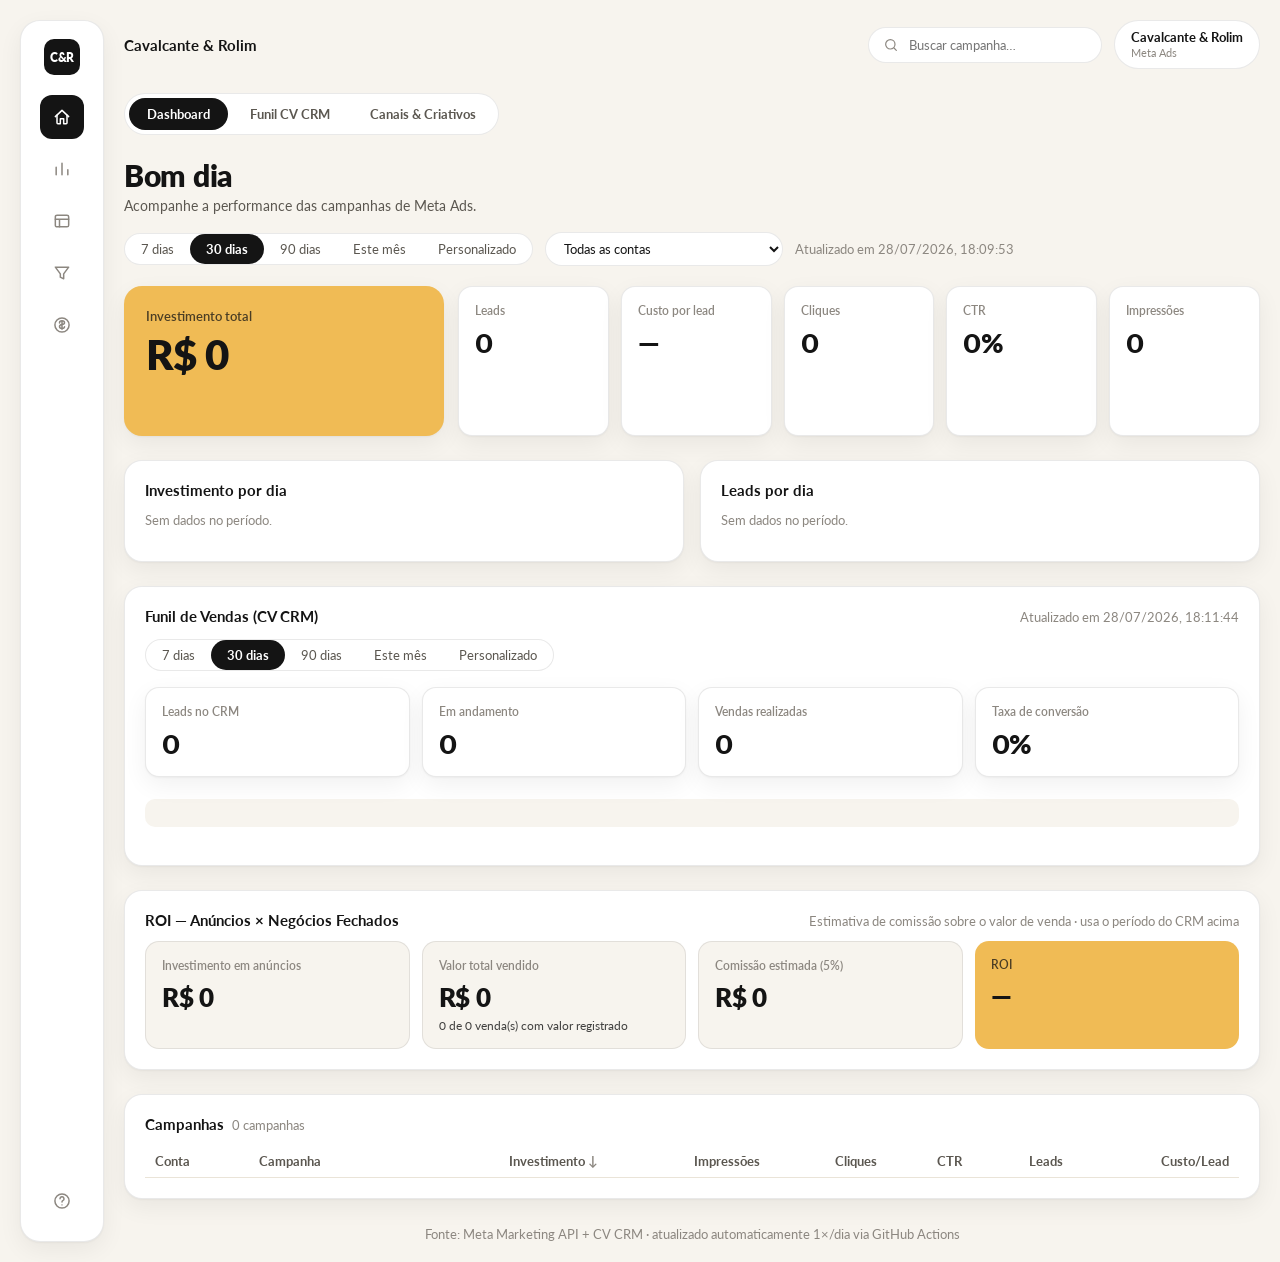
==== index.html @ 9aa4a55d "Initial dashboard: Meta Marketing API + CV CRM for Cavalcante & Rolim Static dashboard mirroring the" ====
<!doctype html>
<html lang="pt-BR">
<head>
<meta charset="utf-8" />
<meta name="viewport" content="width=device-width, initial-scale=1" />
<title>Cavalcante &amp; Rolim — Dashboard de Campanhas</title>
<link rel="preconnect" href="https://fonts.googleapis.com" />
<link rel="preconnect" href="https://fonts.gstatic.com" crossorigin />
<link href="https://fonts.googleapis.com/css2?family=Lato:wght@400;600;700;800&display=swap" rel="stylesheet" />
<link rel="stylesheet" href="style.css" />
</head>
<body>
<div class="viz-root" data-theme="">
<div class="app-shell">

  <aside class="sidebar">
    <div class="sidebar-logo-text" title="Cavalcante &amp; Rolim">C&amp;R</div>
    <nav class="sidebar-nav" aria-label="Seções">
      <button type="button" data-scroll="#overview" class="active" title="Visão geral">
        <svg viewBox="0 0 24 24" fill="none" stroke="currentColor" stroke-width="1.8"><path d="M4 11.5 12 4l8 7.5" stroke-linecap="round" stroke-linejoin="round"/><path d="M6 10v9a1 1 0 0 0 1 1h3v-6h4v6h3a1 1 0 0 0 1-1v-9" stroke-linecap="round" stroke-linejoin="round"/></svg>
      </button>
      <button type="button" data-scroll="#charts" title="Gráficos">
        <svg viewBox="0 0 24 24" fill="none" stroke="currentColor" stroke-width="1.8"><path d="M5 19V10M12 19V5M19 19v-6" stroke-linecap="round" stroke-linejoin="round"/></svg>
      </button>
      <button type="button" data-scroll="#table" title="Campanhas">
        <svg viewBox="0 0 24 24" fill="none" stroke="currentColor" stroke-width="1.8"><rect x="4" y="5" width="16" height="14" rx="2"/><path d="M4 10h16M9 10v9" stroke-linecap="round"/></svg>
      </button>
      <button type="button" data-scroll="#funnel" title="Funil de vendas">
        <svg viewBox="0 0 24 24" fill="none" stroke="currentColor" stroke-width="1.8"><path d="M4 5h16l-6 8v6l-4-2v-4L4 5Z" stroke-linecap="round" stroke-linejoin="round"/></svg>
      </button>
      <button type="button" data-scroll="#roi" title="ROI">
        <svg viewBox="0 0 24 24" fill="none" stroke="currentColor" stroke-width="1.8"><circle cx="12" cy="12" r="8.5"/><path d="M12 7v10M9 9.5c0-1.4 1.3-2.5 3-2.5s3 1 3 2.3-1.3 1.9-3 2.2-3 .9-3 2.2S10.6 16 12 16s3-.9 3-2" stroke-linecap="round" stroke-linejoin="round"/></svg>
      </button>
    </nav>
    <div class="sidebar-bottom">
      <button type="button" title="Ajuda">
        <svg viewBox="0 0 24 24" fill="none" stroke="currentColor" stroke-width="1.8"><circle cx="12" cy="12" r="8.5"/><path d="M9.6 9.3a2.4 2.4 0 1 1 3.4 2.2c-.8.4-1 .8-1 1.6" stroke-linecap="round"/><circle cx="12" cy="16.6" r=".2" fill="currentColor"/></svg>
      </button>
    </div>
  </aside>

  <div class="main">

    <header class="topbar">
      <div class="topbar-brand">
        <span class="brand-name">Cavalcante &amp; Rolim</span>
      </div>
      <div class="topbar-actions">
        <label class="search-pill">
          <svg viewBox="0 0 24 24" fill="none" stroke="currentColor" stroke-width="1.8"><circle cx="11" cy="11" r="7"/><path d="m20 20-3.5-3.5" stroke-linecap="round"/></svg>
          <span class="visually-hidden">Buscar campanha</span>
          <input type="search" id="campaign-search" placeholder="Buscar campanha…" />
        </label>
        <div class="profile-chip">
          <div class="profile-text">
            <div class="profile-name">Cavalcante &amp; Rolim</div>
            <div class="profile-sub">Meta Ads</div>
          </div>
        </div>
      </div>
    </header>

    <nav class="page-tabs" aria-label="Páginas">
      <a href="index.html" class="page-tab active">Dashboard</a>
      <a href="funil-cv-crm.html" class="page-tab">Funil CV CRM</a>
      <a href="canais-criativos.html" class="page-tab">Canais &amp; Criativos</a>
    </nav>

    <section class="greeting" id="overview">
      <h1 id="greeting-text">Bom dia</h1>
      <p class="subtitle">Acompanhe a performance das campanhas de Meta Ads.</p>
    </section>

    <div class="filters" role="group" aria-label="Filtros">
      <div class="filter-group" id="range-filter" role="group" aria-label="Período">
        <button type="button" data-range="7">7 dias</button>
        <button type="button" data-range="30" class="active">30 dias</button>
        <button type="button" data-range="90">90 dias</button>
        <button type="button" data-range="month">Este mês</button>
        <button type="button" data-range="custom">Personalizado</button>
      </div>
      <div class="custom-range" id="custom-range" hidden>
        <label>De <input type="date" id="date-from" /></label>
        <label>Até <input type="date" id="date-to" /></label>
        <button type="button" id="apply-custom-range">Aplicar</button>
      </div>
      <label class="filter-select">
        <span class="visually-hidden">Conta</span>
        <select id="account-filter">
          <option value="all">Todas as contas</option>
        </select>
      </label>
      <span class="muted" id="updated-at">Carregando…</span>
    </div>

    <section class="kpi-grid" aria-label="Indicadores principais">
      <div class="kpi-hero" id="kpi-hero">
        <!-- hero tile injected here -->
      </div>
      <div class="kpi-secondary" id="kpi-secondary">
        <!-- secondary tiles injected here -->
      </div>
    </section>

    <section class="charts-row" id="charts">
      <div class="chart-card">
        <div class="chart-head">
          <h2>Investimento por dia</h2>
        </div>
        <div class="chart-wrap" id="chart-spend"></div>
      </div>
      <div class="chart-card">
        <div class="chart-head">
          <h2>Leads por dia</h2>
        </div>
        <div class="chart-wrap" id="chart-leads"></div>
      </div>
    </section>

    <section class="funnel-card" id="funnel">
      <div class="chart-head">
        <h2>Funil de Vendas (CV CRM)</h2>
        <span class="muted" id="funnel-updated"></span>
      </div>
      <div class="filters filters-compact" role="group" aria-label="Período do CRM">
        <div class="filter-group" id="crm-range-filter" role="group" aria-label="Período do CRM">
          <button type="button" data-range="7">7 dias</button>
          <button type="button" data-range="30" class="active">30 dias</button>
          <button type="button" data-range="90">90 dias</button>
          <button type="button" data-range="month">Este mês</button>
          <button type="button" data-range="custom">Personalizado</button>
        </div>
        <div class="custom-range" id="crm-custom-range" hidden>
          <label>De <input type="date" id="crm-date-from" /></label>
          <label>Até <input type="date" id="crm-date-to" /></label>
          <button type="button" id="crm-apply-custom-range">Aplicar</button>
        </div>
      </div>
      <div class="kpi-secondary" id="funnel-kpis"></div>
      <div class="funnel-distribution">
        <div class="funnel-seg-bar" id="funnel-seg-bar"></div>
        <div class="funnel-legend" id="funnel-legend"></div>
      </div>
    </section>

    <section class="roi-card" id="roi">
      <div class="chart-head">
        <h2>ROI — Anúncios × Negócios Fechados</h2>
        <span class="muted">Estimativa de comissão sobre o valor de venda · usa o período do CRM acima</span>
      </div>
      <p class="muted" id="roi-caveat" style="margin: 0 0 12px;"></p>
      <div class="roi-grid" id="roi-grid"></div>
    </section>

    <section class="table-card" id="table">
      <div class="table-head">
        <div class="table-head-title">
          <h2>Campanhas</h2>
          <span class="muted" id="table-count"></span>
        </div>
      </div>
      <div class="table-scroll">
        <table id="campaign-table">
          <thead>
            <tr>
              <th data-sort="account">Conta</th>
              <th data-sort="campaign">Campanha</th>
              <th data-sort="spend" class="num sorted-desc">Investimento</th>
              <th data-sort="impressions" class="num">Impressões</th>
              <th data-sort="clicks" class="num">Cliques</th>
              <th data-sort="ctr" class="num">CTR</th>
              <th data-sort="leads" class="num">Leads</th>
              <th data-sort="cost_per_lead" class="num">Custo/Lead</th>
            </tr>
          </thead>
          <tbody id="campaign-tbody"></tbody>
        </table>
      </div>
    </section>

    <footer class="page-footer">
      <span class="muted">Fonte: Meta Marketing API + CV CRM · atualizado automaticamente 1×/dia via GitHub Actions</span>
    </footer>

  </div>
</div>
</div>
<script src="common.js"></script>
<script src="app.js"></script>
</body>
</html>
---- style.css ----
:root {
  color-scheme: light;
}

.viz-root {
  --surface-1:       #ffffff;
  --page-plane:       #f7f4ee;
  --text-primary:     #141414;
  --text-secondary:   #5b5750;
  --text-muted:       #8c8780;
  --gridline:         #eae4d8;
  --baseline:         #d8d2c2;
  --border:           rgba(20,20,20,0.09);
  --accent:           #f0bb55; /* burnt/pastel yellow */
  --accent-ink:       #141414; /* black text on the yellow accent */
  --series-spend:     #d89b2e; /* burnt gold */
  --series-leads:     #141414; /* black */
  --status-good:      #0ca30c;
  --status-critical:  #d03b3b;
  --funnel-1: #f6d999;
  --funnel-2: #efc066;
  --funnel-3: #e0a233;
  --funnel-4: #c98418;
  --shadow: 0 1px 2px rgba(20,20,20,0.04), 0 8px 24px rgba(20,20,20,0.06);
}

@media (prefers-color-scheme: dark) {
  :root:where(:not([data-theme="light"])) .viz-root {
    color-scheme: dark;
    --surface-1:       #1e1b17;
    --page-plane:       #141210;
    --text-primary:     #ffffff;
    --text-secondary:   #cfc9bc;
    --text-muted:       #948f84;
    --gridline:         #35312a;
    --baseline:         #4a4539;
    --border:           rgba(255,255,255,0.10);
    --accent:           #f0bb55;
    --accent-ink:       #141414;
    --series-spend:     #f0bb55;
    --series-leads:     #f0eee8;
    --status-good:      #0ca30c;
    --status-critical:  #e66767;
    --funnel-1: #6b5122;
    --funnel-2: #977321;
    --funnel-3: #c99a2e;
    --funnel-4: #f0bb55;
    --shadow: 0 1px 2px rgba(0,0,0,0.3), 0 8px 24px rgba(0,0,0,0.35);
  }
}
:root[data-theme="dark"] .viz-root {
  color-scheme: dark;
  --surface-1:       #1e1b17;
  --page-plane:       #141210;
  --text-primary:     #ffffff;
  --text-secondary:   #cfc9bc;
  --text-muted:       #948f84;
  --gridline:         #35312a;
  --baseline:         #4a4539;
  --border:           rgba(255,255,255,0.10);
  --accent:           #f0bb55;
  --accent-ink:       #141414;
  --series-spend:     #f0bb55;
  --series-leads:     #f0eee8;
  --status-good:      #0ca30c;
  --status-critical:  #e66767;
  --funnel-1: #6b5122;
  --funnel-2: #977321;
  --funnel-3: #c99a2e;
  --funnel-4: #f0bb55;
  --shadow: 0 1px 2px rgba(0,0,0,0.3), 0 8px 24px rgba(0,0,0,0.35);
}

* { box-sizing: border-box; }

/* An author rule that sets `display` on an element always beats the UA's
   `[hidden] { display: none }`, regardless of specificity — so anything
   toggled via the `hidden` property (e.g. .custom-range) needs this to
   actually disappear. */
[hidden] { display: none !important; }

body {
  margin: 0;
  font-family: "Lato", system-ui, -apple-system, "Segoe UI", sans-serif;
}

/* --page-plane etc. are scoped to .viz-root, so the background must be
   painted there too — body sits outside that scope and can't read them. */
.viz-root {
  background: var(--page-plane);
  color: var(--text-primary);
  min-height: 100vh;
}

.visually-hidden {
  position: absolute;
  width: 1px; height: 1px;
  overflow: hidden;
  clip: rect(0 0 0 0);
}

.muted { color: var(--text-muted); font-size: 13px; }

/* Shell */
.app-shell {
  display: grid;
  grid-template-columns: 84px 1fr;
  max-width: 1320px;
  margin: 0 auto;
  min-height: 100vh;
  gap: 20px;
  padding: 20px;
}
@media (max-width: 720px) {
  .app-shell { grid-template-columns: 1fr; padding: 12px; }
  .app-shell .sidebar { display: none; }
}

/* Sidebar */
.sidebar {
  background: var(--surface-1);
  border: 1px solid var(--border);
  border-radius: 20px;
  box-shadow: var(--shadow);
  display: flex;
  flex-direction: column;
  align-items: center;
  padding: 18px 0;
  gap: 20px;
}
.sidebar-logo {
  width: 36px; height: 36px;
  border-radius: 10px;
  display: block;
  object-fit: cover;
}
.sidebar-logo-text {
  width: 36px; height: 36px;
  border-radius: 10px;
  display: flex;
  align-items: center;
  justify-content: center;
  background: var(--text-primary);
  color: var(--surface-1);
  font-weight: 800;
  font-size: 12px;
  letter-spacing: -0.02em;
}
.sidebar-nav {
  display: flex;
  flex-direction: column;
  gap: 8px;
  flex: 1;
}
.sidebar-nav button, .sidebar-bottom button {
  width: 44px; height: 44px;
  border-radius: 12px;
  border: none;
  background: transparent;
  color: var(--text-muted);
  display: flex; align-items: center; justify-content: center;
  cursor: pointer;
}
.sidebar-nav button svg, .sidebar-bottom button svg {
  width: 20px; height: 20px;
}
.sidebar-nav button:hover, .sidebar-bottom button:hover {
  background: var(--page-plane);
  color: var(--text-primary);
}
.sidebar-nav button.active {
  background: var(--text-primary);
  color: var(--surface-1);
}

/* Main column */
.main { min-width: 0; }

/* Topbar */
.topbar {
  display: flex;
  justify-content: space-between;
  align-items: center;
  gap: 16px;
  flex-wrap: wrap;
  margin-bottom: 24px;
}
.topbar-brand {
  display: flex;
  align-items: center;
  gap: 10px;
}
.brand-name { font-weight: 700; font-size: 15px; }

.topbar-actions {
  display: flex;
  align-items: center;
  gap: 12px;
  flex-wrap: wrap;
  justify-content: flex-end;
}
@media (max-width: 480px) {
  .search-pill input { width: 120px; }
  .profile-text { display: none; }
}
.search-pill {
  display: flex;
  align-items: center;
  gap: 8px;
  background: var(--surface-1);
  border: 1px solid var(--border);
  border-radius: 999px;
  padding: 8px 14px;
  color: var(--text-muted);
}
.search-pill svg { width: 16px; height: 16px; flex-shrink: 0; }
.search-pill input {
  border: none;
  outline: none;
  background: transparent;
  font: inherit;
  font-size: 13px;
  color: var(--text-primary);
  width: 180px;
}
.profile-chip {
  display: flex;
  align-items: center;
  gap: 10px;
  background: var(--surface-1);
  border: 1px solid var(--border);
  border-radius: 999px;
  padding: 8px 16px;
}
.profile-name { font-size: 13px; font-weight: 700; line-height: 1.3; }
.profile-sub { font-size: 11px; color: var(--text-muted); line-height: 1.3; }

/* Page tabs (Dashboard | Funil | Canais) */
.page-tabs {
  display: inline-flex;
  gap: 4px;
  background: var(--surface-1);
  border: 1px solid var(--border);
  border-radius: 999px;
  padding: 4px;
  margin-bottom: 22px;
}
.page-tab {
  padding: 8px 18px;
  border-radius: 999px;
  font-size: 13px;
  font-weight: 700;
  color: var(--text-secondary);
  text-decoration: none;
}
.page-tab:hover { color: var(--text-primary); }
.page-tab.active {
  background: var(--text-primary);
  color: var(--surface-1);
}

/* Greeting */
.greeting { margin-bottom: 18px; }
.greeting h1 { font-size: 30px; font-weight: 800; margin: 0 0 4px; letter-spacing: -0.01em; }
.greeting .subtitle { margin: 0; color: var(--text-secondary); font-size: 14px; }

/* Filters */
.filters {
  display: flex;
  gap: 12px;
  align-items: center;
  margin-bottom: 20px;
  flex-wrap: wrap;
}
.filters-compact { margin: 14px 0; }
.filter-group {
  display: inline-flex;
  border: 1px solid var(--border);
  border-radius: 999px;
  overflow: hidden;
  background: var(--surface-1);
}
.filter-group button {
  border: none;
  background: transparent;
  color: var(--text-secondary);
  font: inherit;
  font-size: 13px;
  padding: 7px 16px;
  cursor: pointer;
}
.filter-group button.active {
  background: var(--text-primary);
  color: var(--surface-1);
  font-weight: 700;
  border-radius: 999px;
}
.custom-range {
  display: flex;
  align-items: center;
  gap: 10px;
  background: var(--surface-1);
  border: 1px solid var(--border);
  border-radius: 999px;
  padding: 6px 14px;
  font-size: 13px;
  color: var(--text-secondary);
}
.custom-range label {
  display: inline-flex;
  align-items: center;
  gap: 6px;
}
.custom-range input[type="date"] {
  font: inherit;
  font-size: 13px;
  color: var(--text-primary);
  background: transparent;
  border: none;
  outline: none;
  max-width: 130px;
}
@media (max-width: 520px) {
  .custom-range { flex-wrap: wrap; border-radius: 16px; }
  .custom-range input[type="date"] { max-width: 110px; }
}
.custom-range button {
  border: none;
  background: var(--accent);
  color: var(--accent-ink);
  font: inherit;
  font-size: 12px;
  font-weight: 700;
  padding: 5px 12px;
  border-radius: 999px;
  cursor: pointer;
}
.filter-select select {
  font: inherit;
  font-size: 13px;
  padding: 7px 14px;
  border-radius: 999px;
  border: 1px solid var(--border);
  background: var(--surface-1);
  color: var(--text-primary);
}

/* KPI grid */
.kpi-grid {
  display: grid;
  grid-template-columns: minmax(240px, 320px) 1fr;
  gap: 14px;
  margin-bottom: 24px;
}
@media (max-width: 860px) {
  .kpi-grid { grid-template-columns: 1fr; }
}

.kpi-hero {
  background: var(--accent);
  color: var(--accent-ink);
  border-radius: 18px;
  padding: 22px;
  display: flex;
  flex-direction: column;
  justify-content: space-between;
  box-shadow: var(--shadow);
  min-height: 150px;
}
.kpi-hero .label {
  font-size: 13px;
  font-weight: 600;
  opacity: 0.75;
}
.kpi-hero .value {
  font-size: 42px;
  font-weight: 800;
  margin-top: 8px;
  letter-spacing: -0.02em;
  line-height: 1.05;
}
.kpi-hero .trend {
  margin-top: 12px;
  font-size: 13px;
  font-weight: 600;
}
.kpi-hero .trend.up, .kpi-hero .trend.down {
  color: var(--accent-ink);
  opacity: 0.75;
}

.kpi-secondary {
  display: grid;
  grid-template-columns: repeat(auto-fit, minmax(140px, 1fr));
  gap: 12px;
}
.stat-tile {
  background: var(--surface-1);
  border: 1px solid var(--border);
  border-radius: 14px;
  padding: 16px;
  box-shadow: var(--shadow);
}
.stat-tile .label {
  font-size: 12px;
  font-weight: 600;
  color: var(--text-muted);
  margin-bottom: 8px;
}
.stat-tile .value {
  font-size: 27px;
  font-weight: 800;
  letter-spacing: -0.01em;
  font-variant-numeric: proportional-nums;
}
.stat-tile .trend {
  margin-top: 8px;
  font-size: 12px;
  font-weight: 600;
}
.trend.up { color: var(--status-good); }
.trend.down { color: var(--status-critical); }

/* Charts */
.charts-row {
  display: grid;
  grid-template-columns: 1fr 1fr;
  gap: 16px;
  margin-bottom: 24px;
}
.charts-row > * { min-width: 0; }
@media (max-width: 720px) {
  .charts-row { grid-template-columns: 1fr; }
}
.chart-card, .table-card, .funnel-card, .roi-card {
  background: var(--surface-1);
  border: 1px solid var(--border);
  border-radius: 18px;
  padding: 20px;
  box-shadow: var(--shadow);
}
.funnel-card, .roi-card { margin-bottom: 24px; }
.funnel-card .kpi-secondary { margin: 16px 0 22px; }

.chart-head {
  display: flex;
  justify-content: space-between;
  align-items: baseline;
  margin-bottom: 12px;
}
.chart-head h2 {
  font-size: 15px;
  font-weight: 700;
  margin: 0;
  color: var(--text-primary);
}
.chart-wrap { position: relative; }
.chart-wrap svg { display: block; width: 100%; height: auto; overflow: visible; }

.chart-bar { rx: 4; }
.chart-axis-label { font-size: 10px; fill: var(--text-muted); }
.chart-grid { stroke: var(--gridline); stroke-width: 1px; }
.chart-baseline { stroke: var(--baseline); stroke-width: 1px; }

.chart-tooltip {
  position: absolute;
  pointer-events: none;
  background: var(--surface-1);
  border: 1px solid var(--border);
  border-radius: 8px;
  padding: 6px 10px;
  font-size: 12px;
  box-shadow: var(--shadow);
  white-space: nowrap;
  transform: translate(-50%, -110%);
  opacity: 0;
  transition: opacity 0.1s;
}
.chart-tooltip.visible { opacity: 1; }
.chart-tooltip .t-date { color: var(--text-muted); margin-bottom: 2px; }
.chart-tooltip .t-value { font-weight: 700; }

/* Funnel: segmented distribution bar + legend */
.funnel-distribution { margin-top: 6px; }
.funnel-seg-bar {
  display: flex;
  width: 100%;
  height: 28px;
  border-radius: 10px;
  overflow: hidden;
  background: var(--page-plane);
  gap: 2px;
}
.funnel-seg {
  height: 100%;
  min-width: 6px;
}
.funnel-legend {
  display: grid;
  grid-template-columns: repeat(auto-fit, minmax(160px, 1fr));
  gap: 14px;
  margin-top: 18px;
}
.funnel-legend-item {
  display: flex;
  align-items: flex-start;
  gap: 10px;
}
.funnel-swatch {
  width: 14px; height: 14px;
  border-radius: 4px;
  margin-top: 4px;
  flex-shrink: 0;
}
.funnel-legend-text .funnel-legend-label {
  font-size: 12px;
  font-weight: 600;
  color: var(--text-muted);
}
.funnel-legend-text .funnel-legend-value {
  font-size: 24px;
  font-weight: 800;
  letter-spacing: -0.01em;
  line-height: 1.1;
}
.funnel-legend-text .funnel-legend-pct {
  font-size: 12px;
  color: var(--text-secondary);
  font-weight: 600;
}
.funnel-footnote {
  margin: 14px 0 0;
  font-size: 12.5px;
  color: var(--text-muted);
}

/* Ranked bar list (leads por origem, etc.) */
.rank-list { display: flex; flex-direction: column; gap: 12px; }
.rank-row { display: flex; align-items: center; gap: 10px; }
.rank-label {
  width: 130px;
  flex-shrink: 0;
  font-size: 12.5px;
  color: var(--text-secondary);
  white-space: nowrap;
  overflow: hidden;
  text-overflow: ellipsis;
}
.rank-track {
  flex: 1;
  height: 10px;
  background: var(--page-plane);
  border-radius: 999px;
  overflow: hidden;
}
.rank-fill { height: 100%; border-radius: 999px; background: var(--series-spend); }
.rank-value {
  width: 44px;
  flex-shrink: 0;
  text-align: right;
  font-size: 12.5px;
  font-weight: 700;
  font-variant-numeric: tabular-nums;
}

/* ROI section */
.roi-grid {
  display: grid;
  grid-template-columns: repeat(auto-fit, minmax(180px, 1fr));
  gap: 12px;
  margin-top: 4px;
}
.roi-tile {
  border-radius: 14px;
  padding: 16px;
  border: 1px solid var(--border);
}
.roi-tile.roi-highlight {
  background: var(--accent);
  color: var(--accent-ink);
  border: none;
}
.roi-tile:not(.roi-highlight) { background: var(--page-plane); }
.roi-tile .label {
  font-size: 12px;
  font-weight: 600;
  opacity: 0.75;
  margin-bottom: 8px;
}
.roi-tile:not(.roi-highlight) .label { color: var(--text-muted); opacity: 1; }
.roi-tile .value {
  font-size: 26px;
  font-weight: 800;
  letter-spacing: -0.01em;
}
.roi-tile .roi-sub {
  margin-top: 6px;
  font-size: 11.5px;
  opacity: 0.8;
}

/* Creative grid (Canais & Criativos) */
.creative-grid {
  display: grid;
  grid-template-columns: repeat(auto-fill, minmax(220px, 1fr));
  gap: 14px;
  margin-top: 4px;
}
.creative-card {
  border: 1px solid var(--border);
  border-radius: 14px;
  overflow: hidden;
  background: var(--page-plane);
}
.creative-thumb {
  width: 100%;
  aspect-ratio: 1 / 1;
  object-fit: cover;
  display: block;
  background: var(--gridline);
}
.creative-thumb-placeholder {
  width: 100%;
  aspect-ratio: 1 / 1;
  display: flex;
  align-items: center;
  justify-content: center;
  background: var(--gridline);
  color: var(--text-muted);
}
.creative-thumb-placeholder svg { width: 32px; height: 32px; }
.creative-body { padding: 12px 14px; }
.creative-name {
  font-size: 12.5px;
  font-weight: 700;
  line-height: 1.3;
  margin-bottom: 2px;
  white-space: nowrap;
  overflow: hidden;
  text-overflow: ellipsis;
}
.creative-campaign {
  font-size: 11px;
  color: var(--text-muted);
  white-space: nowrap;
  overflow: hidden;
  text-overflow: ellipsis;
  margin-bottom: 8px;
}
.creative-stats {
  display: flex;
  justify-content: space-between;
  font-size: 12px;
  font-variant-numeric: tabular-nums;
}
.creative-stats .stat-value { font-weight: 800; }
.creative-stats .stat-label { color: var(--text-muted); font-size: 10.5px; display: block; }

/* Table */
.table-head {
  display: flex;
  justify-content: space-between;
  align-items: baseline;
  margin-bottom: 12px;
}
.table-head-title { display: flex; align-items: baseline; gap: 8px; }
.table-head h2 { font-size: 15px; font-weight: 700; margin: 0; }
.table-scroll { overflow-x: auto; }
table {
  width: 100%;
  border-collapse: collapse;
  font-size: 13px;
}
thead th {
  text-align: left;
  font-weight: 700;
  color: var(--text-secondary);
  border-bottom: 1px solid var(--gridline);
  padding: 8px 10px;
  cursor: pointer;
  white-space: nowrap;
}
thead th.num { text-align: right; }
thead th.sorted-desc::after { content: " ↓"; color: var(--text-muted); }
thead th.sorted-asc::after { content: " ↑"; color: var(--text-muted); }
tbody td {
  padding: 10px;
  border-bottom: 1px solid var(--gridline);
  font-variant-numeric: tabular-nums;
  white-space: nowrap;
}
tbody td.num { text-align: right; }
tbody tr:hover { background: var(--page-plane); }
.account-badge {
  display: inline-block;
  padding: 3px 10px;
  border-radius: 999px;
  border: 1px solid var(--border);
  font-size: 11px;
  color: var(--text-secondary);
}

.page-footer {
  margin-top: 24px;
  text-align: center;
}
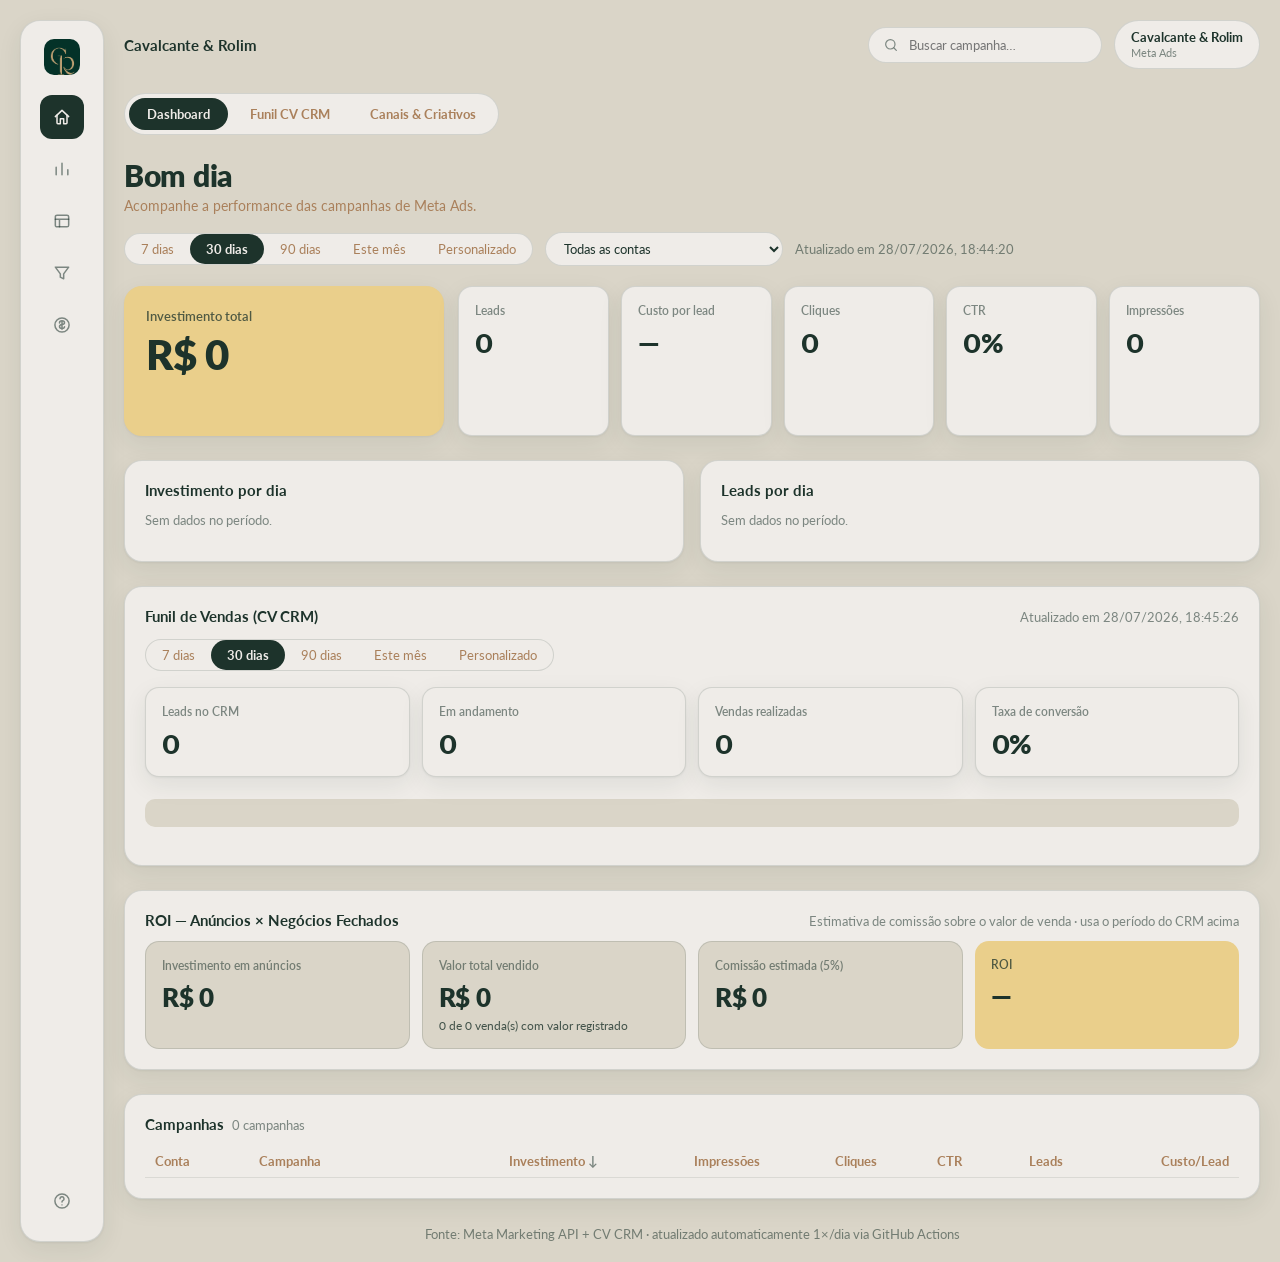
==== commit 9b38cfd8: "Replace C&R text badge with the Cavalcante & Rolim logo Crops the monogram out of the full lockup th" ====
--- a/index.html
+++ b/index.html
@@ -14,7 +14,7 @@
 <div class="app-shell">
 
   <aside class="sidebar">
-    <div class="sidebar-logo-text" title="Cavalcante &amp; Rolim">C&amp;R</div>
+    <img class="sidebar-logo" src="logo.png" alt="Cavalcante &amp; Rolim" />
     <nav class="sidebar-nav" aria-label="Seções">
       <button type="button" data-scroll="#overview" class="active" title="Visão geral">
         <svg viewBox="0 0 24 24" fill="none" stroke="currentColor" stroke-width="1.8"><path d="M4 11.5 12 4l8 7.5" stroke-linecap="round" stroke-linejoin="round"/><path d="M6 10v9a1 1 0 0 0 1 1h3v-6h4v6h3a1 1 0 0 0 1-1v-9" stroke-linecap="round" stroke-linejoin="round"/></svg>
--- a/style.css
+++ b/style.css
@@ -3,71 +3,75 @@
 }
 
 .viz-root {
-  --surface-1:       #ffffff;
-  --page-plane:       #f7f4ee;
-  --text-primary:     #141414;
-  --text-secondary:   #5b5750;
-  --text-muted:       #8c8780;
-  --gridline:         #eae4d8;
-  --baseline:         #d8d2c2;
-  --border:           rgba(20,20,20,0.09);
-  --accent:           #f0bb55; /* burnt/pastel yellow */
-  --accent-ink:       #141414; /* black text on the yellow accent */
-  --series-spend:     #d89b2e; /* burnt gold */
-  --series-leads:     #141414; /* black */
-  --status-good:      #0ca30c;
-  --status-critical:  #d03b3b;
-  --funnel-1: #f6d999;
-  --funnel-2: #efc066;
-  --funnel-3: #e0a233;
-  --funnel-4: #c98418;
-  --shadow: 0 1px 2px rgba(20,20,20,0.04), 0 8px 24px rgba(20,20,20,0.06);
+  /* Cavalcante & Rolim institutional palette: #1D332B (verde escuro),
+     #EFECE8 (creme), #DAD5C8 (bege), #AA805B (marrom), #EACF8B (dourado).
+     Tints/shades below are derived from these five for gradients, chart
+     series and status colors that the base palette doesn't cover directly. */
+  --surface-1:       #EFECE8; /* creme — superfície dos cards */
+  --page-plane:       #DAD5C8; /* bege — fundo da página */
+  --text-primary:     #1D332B; /* verde escuro — texto principal */
+  --text-secondary:   #AA805B; /* marrom — texto secundário */
+  --text-muted:       rgba(29,51,43,0.55);
+  --gridline:         rgba(29,51,43,0.10);
+  --baseline:         rgba(29,51,43,0.22);
+  --border:           rgba(29,51,43,0.14);
+  --accent:           #EACF8B; /* dourado */
+  --accent-ink:       #1D332B; /* verde escuro sobre o dourado */
+  --series-spend:     #AA805B; /* marrom */
+  --series-leads:     #1D332B; /* verde escuro */
+  --status-good:      #3F7A55;
+  --status-critical:  #B5453A;
+  --funnel-1: #EACF8B;
+  --funnel-2: #CAA773;
+  --funnel-3: #AA805B;
+  --funnel-4: #63593F;
+  --shadow: 0 1px 2px rgba(29,51,43,0.06), 0 8px 24px rgba(29,51,43,0.08);
 }
 
 @media (prefers-color-scheme: dark) {
   :root:where(:not([data-theme="light"])) .viz-root {
     color-scheme: dark;
-    --surface-1:       #1e1b17;
-    --page-plane:       #141210;
-    --text-primary:     #ffffff;
-    --text-secondary:   #cfc9bc;
-    --text-muted:       #948f84;
-    --gridline:         #35312a;
-    --baseline:         #4a4539;
-    --border:           rgba(255,255,255,0.10);
-    --accent:           #f0bb55;
-    --accent-ink:       #141414;
-    --series-spend:     #f0bb55;
-    --series-leads:     #f0eee8;
-    --status-good:      #0ca30c;
-    --status-critical:  #e66767;
-    --funnel-1: #6b5122;
-    --funnel-2: #977321;
-    --funnel-3: #c99a2e;
-    --funnel-4: #f0bb55;
+    --surface-1:       #1D332B; /* verde escuro — superfície dos cards */
+    --page-plane:       #152420; /* verde ainda mais escuro — fundo da página */
+    --text-primary:     #EFECE8; /* creme — texto principal */
+    --text-secondary:   #DAD5C8; /* bege — texto secundário */
+    --text-muted:       rgba(239,236,232,0.6);
+    --gridline:         rgba(239,236,232,0.12);
+    --baseline:         rgba(239,236,232,0.28);
+    --border:           rgba(239,236,232,0.14);
+    --accent:           #EACF8B;
+    --accent-ink:       #1D332B;
+    --series-spend:     #EACF8B;
+    --series-leads:     #EFECE8;
+    --status-good:      #5FAE7D;
+    --status-critical:  #D97267;
+    --funnel-1: #5E4632;
+    --funnel-2: #806044;
+    --funnel-3: #AA805B;
+    --funnel-4: #EACF8B;
     --shadow: 0 1px 2px rgba(0,0,0,0.3), 0 8px 24px rgba(0,0,0,0.35);
   }
 }
 :root[data-theme="dark"] .viz-root {
   color-scheme: dark;
-  --surface-1:       #1e1b17;
-  --page-plane:       #141210;
-  --text-primary:     #ffffff;
-  --text-secondary:   #cfc9bc;
-  --text-muted:       #948f84;
-  --gridline:         #35312a;
-  --baseline:         #4a4539;
-  --border:           rgba(255,255,255,0.10);
-  --accent:           #f0bb55;
-  --accent-ink:       #141414;
-  --series-spend:     #f0bb55;
-  --series-leads:     #f0eee8;
-  --status-good:      #0ca30c;
-  --status-critical:  #e66767;
-  --funnel-1: #6b5122;
-  --funnel-2: #977321;
-  --funnel-3: #c99a2e;
-  --funnel-4: #f0bb55;
+  --surface-1:       #1D332B;
+  --page-plane:       #152420;
+  --text-primary:     #EFECE8;
+  --text-secondary:   #DAD5C8;
+  --text-muted:       rgba(239,236,232,0.6);
+  --gridline:         rgba(239,236,232,0.12);
+  --baseline:         rgba(239,236,232,0.28);
+  --border:           rgba(239,236,232,0.14);
+  --accent:           #EACF8B;
+  --accent-ink:       #1D332B;
+  --series-spend:     #EACF8B;
+  --series-leads:     #EFECE8;
+  --status-good:      #5FAE7D;
+  --status-critical:  #D97267;
+  --funnel-1: #5E4632;
+  --funnel-2: #806044;
+  --funnel-3: #AA805B;
+  --funnel-4: #EACF8B;
   --shadow: 0 1px 2px rgba(0,0,0,0.3), 0 8px 24px rgba(0,0,0,0.35);
 }
 
@@ -134,18 +138,6 @@
   display: block;
   object-fit: cover;
 }
-.sidebar-logo-text {
-  width: 36px; height: 36px;
-  border-radius: 10px;
-  display: flex;
-  align-items: center;
-  justify-content: center;
-  background: var(--text-primary);
-  color: var(--surface-1);
-  font-weight: 800;
-  font-size: 12px;
-  letter-spacing: -0.02em;
-}
 .sidebar-nav {
   display: flex;
   flex-direction: column;
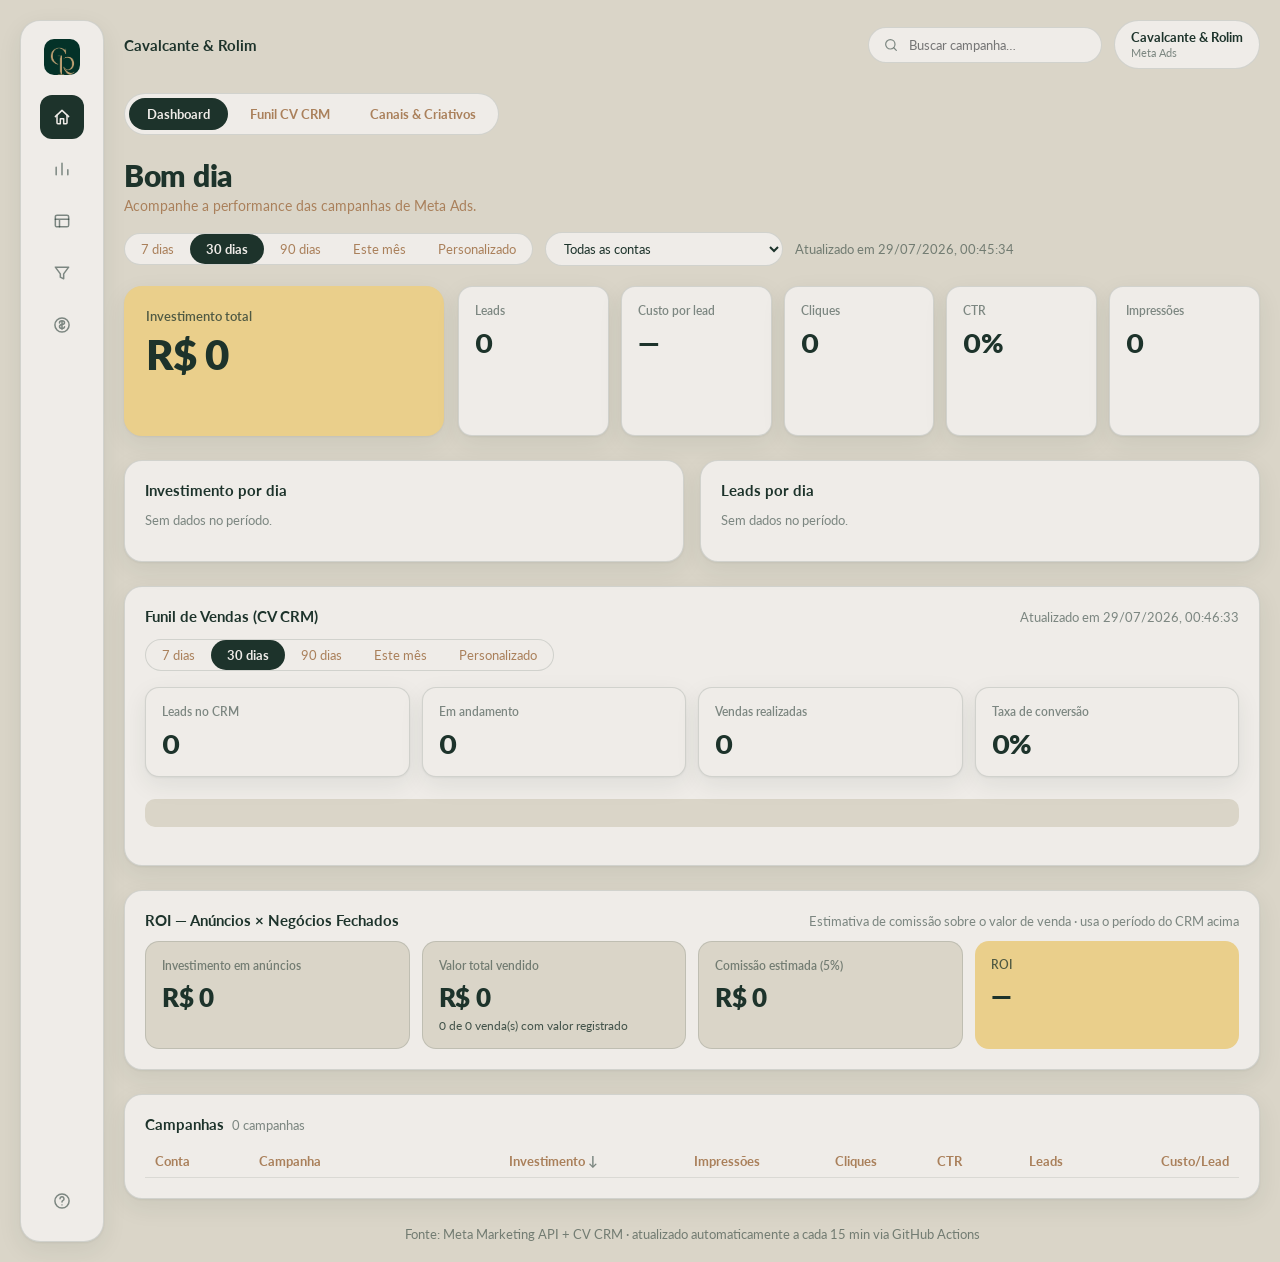
==== commit d5c3f8d6: "Refresh data every 15 min instead of once a day Bumps the GitHub Actions schedule from a daily 09:00" ====
--- a/index.html
+++ b/index.html
@@ -179,7 +179,7 @@
     </section>
 
     <footer class="page-footer">
-      <span class="muted">Fonte: Meta Marketing API + CV CRM · atualizado automaticamente 1×/dia via GitHub Actions</span>
+      <span class="muted">Fonte: Meta Marketing API + CV CRM · atualizado automaticamente a cada 15 min via GitHub Actions</span>
     </footer>
 
   </div>
